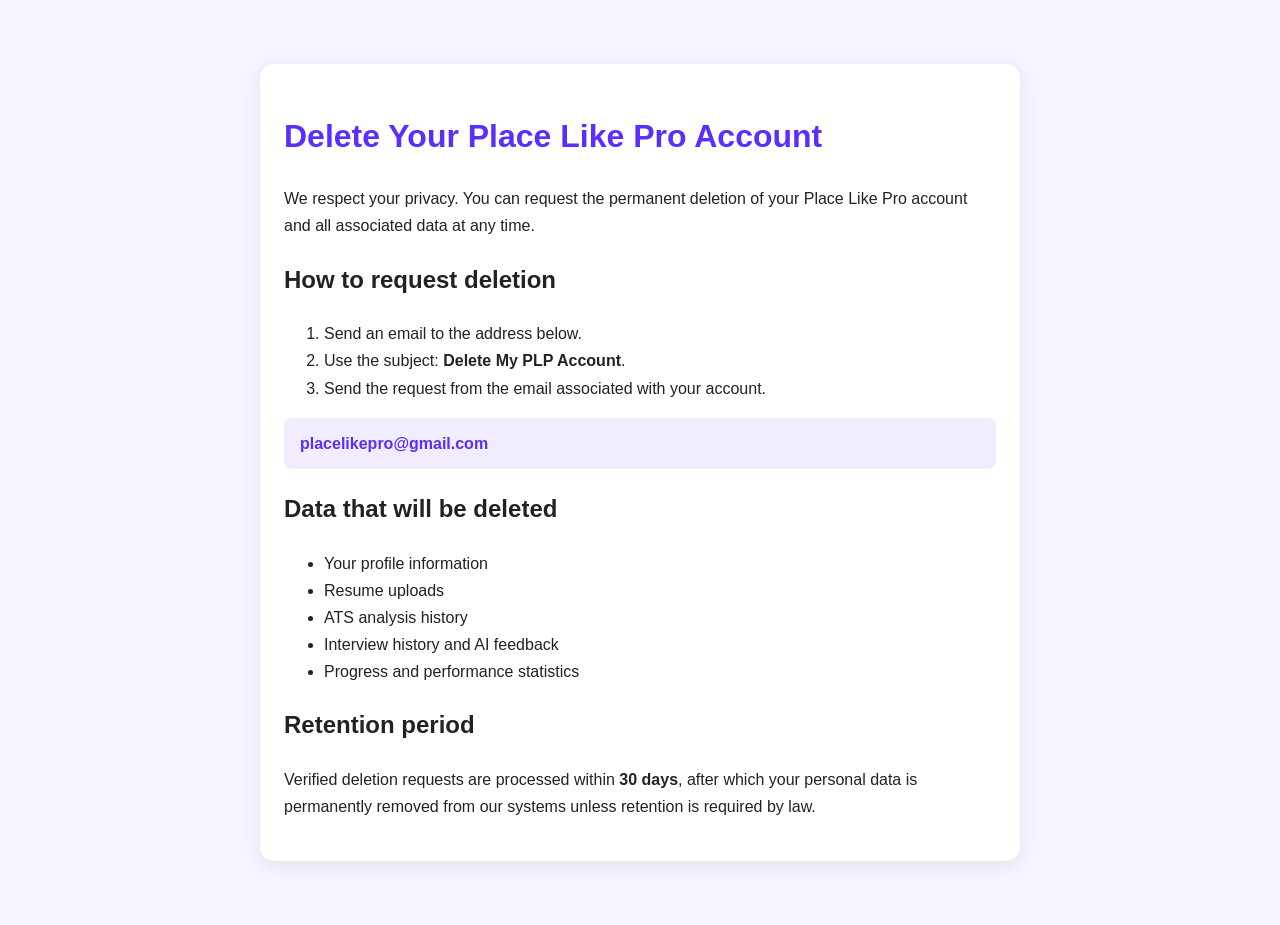
==== delete-account.html @ 747a4903 "Add delete account page" ====
<!DOCTYPE html>
<html lang="en">
<head>
  <meta charset="UTF-8">
  <title>Delete Account • Place Like Pro</title>
  <meta name="viewport" content="width=device-width, initial-scale=1">
  <style>
    body{
      font-family:Arial,Helvetica,sans-serif;
      background:#f6f4ff;
      color:#222;
      max-width:760px;
      margin:40px auto;
      padding:24px;
      line-height:1.7;
    }
    h1{color:#5B2EFF;}
    .card{
      background:white;
      padding:24px;
      border-radius:14px;
      box-shadow:0 4px 20px rgba(0,0,0,.08);
    }
    .email{
      background:#f1edff;
      padding:12px 16px;
      border-radius:8px;
      font-weight:bold;
      color:#5B2EFF;
    }
  </style>
</head>
<body>
  <div class="card">
    <h1>Delete Your Place Like Pro Account</h1>

    <p>
      We respect your privacy. You can request the permanent deletion of your
      Place Like Pro account and all associated data at any time.
    </p>

    <h2>How to request deletion</h2>
    <ol>
      <li>Send an email to the address below.</li>
      <li>Use the subject: <b>Delete My PLP Account</b>.</li>
      <li>Send the request from the email associated with your account.</li>
    </ol>

    <div class="email">
      placelikepro@gmail.com
    </div>

    <h2>Data that will be deleted</h2>
    <ul>
      <li>Your profile information</li>
      <li>Resume uploads</li>
      <li>ATS analysis history</li>
      <li>Interview history and AI feedback</li>
      <li>Progress and performance statistics</li>
    </ul>

    <h2>Retention period</h2>
    <p>
      Verified deletion requests are processed within <b>30 days</b>, after
      which your personal data is permanently removed from our systems unless
      retention is required by law.
    </p>
  </div>
</body>
</html>
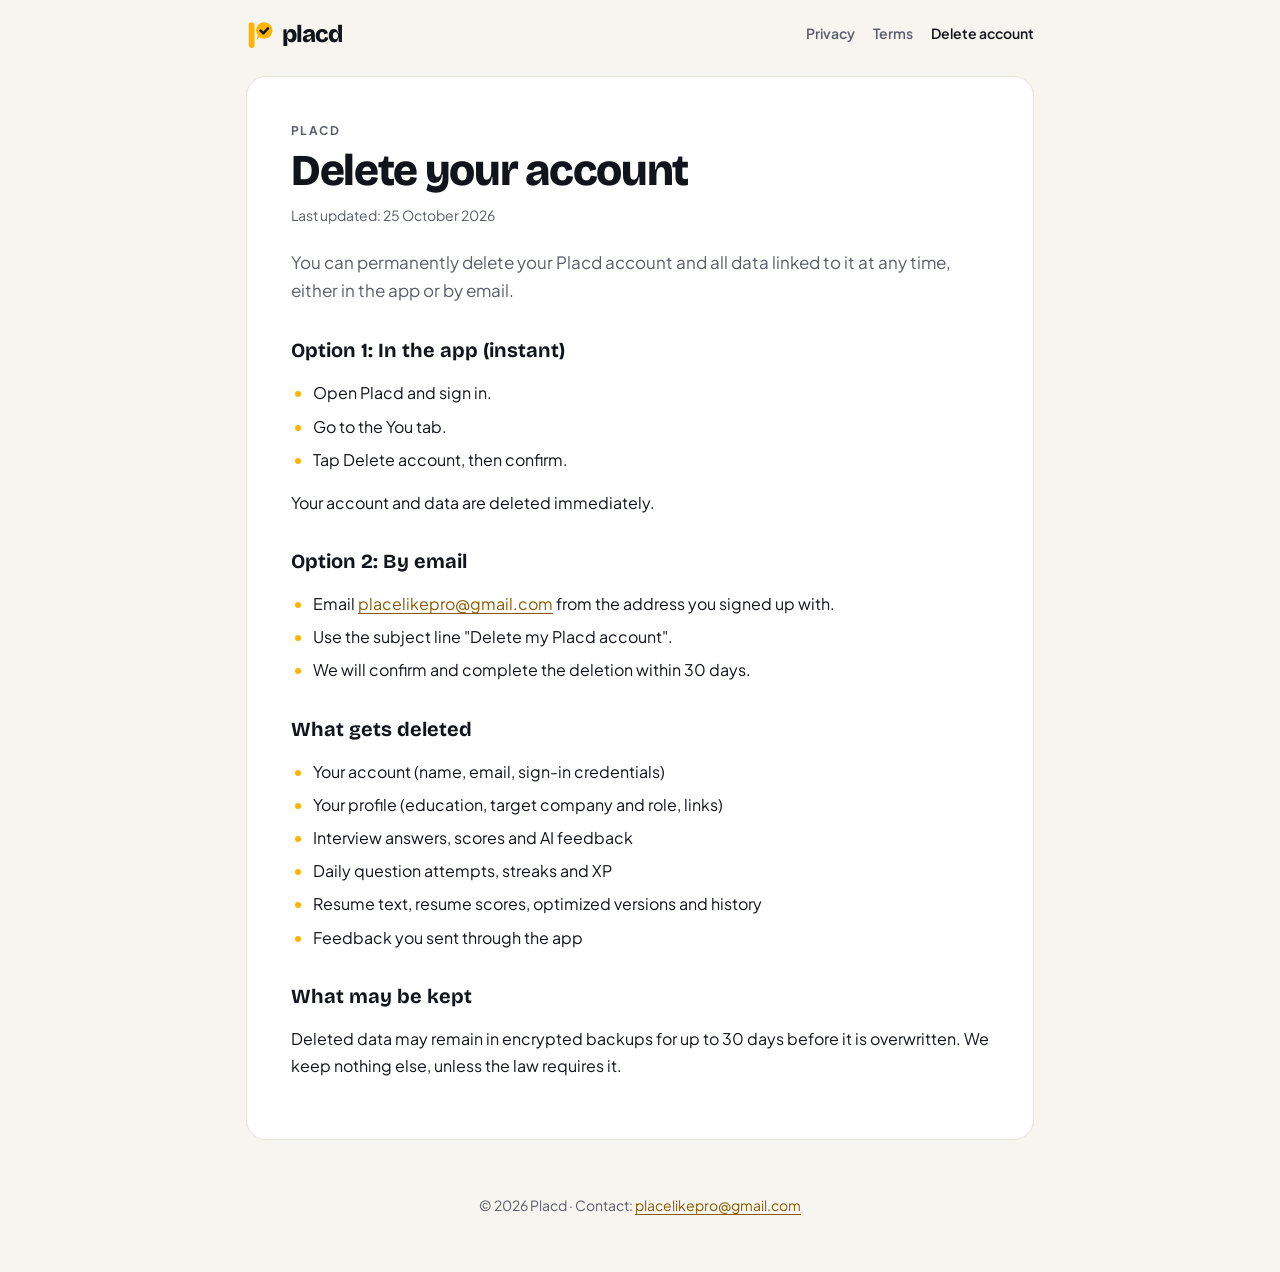
==== commit 152ce254: "Rebrand legal pages to Placd and add terms of service Privacy policy, terms and account-deletion pag" ====
--- a/delete-account.html
+++ b/delete-account.html
@@ -1,70 +1,34 @@
-<!DOCTYPE html>
+<!doctype html>
 <html lang="en">
 <head>
-  <meta charset="UTF-8">
-  <title>Delete Account • Place Like Pro</title>
-  <meta name="viewport" content="width=device-width, initial-scale=1">
-  <style>
-    body{
-      font-family:Arial,Helvetica,sans-serif;
-      background:#f6f4ff;
-      color:#222;
-      max-width:760px;
-      margin:40px auto;
-      padding:24px;
-      line-height:1.7;
-    }
-    h1{color:#5B2EFF;}
-    .card{
-      background:white;
-      padding:24px;
-      border-radius:14px;
-      box-shadow:0 4px 20px rgba(0,0,0,.08);
-    }
-    .email{
-      background:#f1edff;
-      padding:12px 16px;
-      border-radius:8px;
-      font-weight:bold;
-      color:#5B2EFF;
-    }
-  </style>
+<meta charset="utf-8">
+<meta name="viewport" content="width=device-width, initial-scale=1">
+<title>Delete your account · Placd</title>
+<meta name="description" content="Delete your account for the Placd app.">
+<link rel="preconnect" href="https://fonts.googleapis.com">
+<link rel="preconnect" href="https://fonts.gstatic.com" crossorigin>
+<link href="https://fonts.googleapis.com/css2?family=Bricolage+Grotesque:opsz,wght@12..96,700;12..96,800&family=Plus+Jakarta+Sans:wght@400;500;600;700&display=swap" rel="stylesheet">
+<link rel="stylesheet" href="styles.css">
 </head>
 <body>
-  <div class="card">
-    <h1>Delete Your Place Like Pro Account</h1>
-
-    <p>
-      We respect your privacy. You can request the permanent deletion of your
-      Place Like Pro account and all associated data at any time.
-    </p>
-
-    <h2>How to request deletion</h2>
-    <ol>
-      <li>Send an email to the address below.</li>
-      <li>Use the subject: <b>Delete My PLP Account</b>.</li>
-      <li>Send the request from the email associated with your account.</li>
-    </ol>
-
-    <div class="email">
-      placelikepro@gmail.com
-    </div>
-
-    <h2>Data that will be deleted</h2>
-    <ul>
-      <li>Your profile information</li>
-      <li>Resume uploads</li>
-      <li>ATS analysis history</li>
-      <li>Interview history and AI feedback</li>
-      <li>Progress and performance statistics</li>
-    </ul>
-
-    <h2>Retention period</h2>
-    <p>
-      Verified deletion requests are processed within <b>30 days</b>, after
-      which your personal data is permanently removed from our systems unless
-      retention is required by law.
-    </p>
-  </div>
+<header class="top">
+  <a class="brand" href="index.html"><svg viewBox="14 14 72 72" width="28" height="28" aria-hidden="true"><rect x="21" y="20" width="15" height="66" rx="7.5" fill="#FFB400"/><path d="M61 20 A21 21 0 1 1 48.5 57.9 L40.5 67 L44.2 53.6 A21 21 0 0 1 61 20 Z" fill="#FFB400"/><path d="M51.5 41.5 L58.5 48.5 L70.5 35.5" fill="none" stroke="#12141C" stroke-width="6.5" stroke-linecap="round" stroke-linejoin="round"/></svg><span>placd</span></a>
+  <nav><a href="privacy-policy.html">Privacy</a><a href="terms.html">Terms</a><a href="delete-account.html" aria-current="page">Delete account</a></nav>
+</header>
+<main>
+<article>
+<p class="eyebrow">Placd</p>
+<h1>Delete your account</h1>
+<p class="updated">Last updated: 25 October 2026</p>
+<p class="intro">You can permanently delete your Placd account and all data linked to it at any time, either in the app or by email.</p>
+<section><h2>Option 1: In the app (instant)</h2><ul><li>Open Placd and sign in.</li><li>Go to the You tab.</li><li>Tap Delete account, then confirm.</li></ul><p>Your account and data are deleted immediately.</p></section>
+<section><h2>Option 2: By email</h2><ul><li>Email <a href="mailto:placelikepro@gmail.com">placelikepro@gmail.com</a> from the address you signed up with.</li><li>Use the subject line &quot;Delete my Placd account&quot;.</li><li>We will confirm and complete the deletion within 30 days.</li></ul></section>
+<section><h2>What gets deleted</h2><ul><li>Your account (name, email, sign-in credentials)</li><li>Your profile (education, target company and role, links)</li><li>Interview answers, scores and AI feedback</li><li>Daily question attempts, streaks and XP</li><li>Resume text, resume scores, optimized versions and history</li><li>Feedback you sent through the app</li></ul></section>
+<section><h2>What may be kept</h2><p>Deleted data may remain in encrypted backups for up to 30 days before it is overwritten. We keep nothing else, unless the law requires it.</p></section>
+</article>
+</main>
+<footer>
+  <p>© 2026 Placd · Contact: <a href="mailto:placelikepro@gmail.com">placelikepro@gmail.com</a></p>
+</footer>
 </body>
 </html>
--- a/styles.css
+++ b/styles.css
@@ -0,0 +1,25 @@
+:root{--bg:#F7F5F0;--surface:#fff;--text:#12141C;--muted:#5B5E6B;--border:#E6E2D8;--brand:#FFB400;--link:#8A5C00}
+@media (prefers-color-scheme:dark){:root{--bg:#0D0F14;--surface:#171A22;--text:#F4F2EC;--muted:#A6A9B5;--border:#262A35;--link:#FFC94D}}
+*{box-sizing:border-box}
+html{-webkit-text-size-adjust:100%}
+body{margin:0;background:var(--bg);color:var(--text);font:16px/1.7 "Plus Jakarta Sans",system-ui,-apple-system,"Segoe UI",sans-serif}
+a{color:var(--link);text-underline-offset:3px}
+.top{display:flex;flex-wrap:wrap;gap:12px 24px;align-items:center;justify-content:space-between;max-width:820px;margin:0 auto;padding:20px 16px}
+.brand{display:flex;align-items:center;gap:8px;text-decoration:none;color:var(--text);font:800 24px/1 "Bricolage Grotesque",sans-serif;letter-spacing:-.04em}
+nav{display:flex;flex-wrap:wrap;gap:4px 18px;font-weight:600;font-size:14px}
+nav a{color:var(--muted);text-decoration:none}
+nav a[aria-current=page],nav a:hover{color:var(--text)}
+main{max-width:820px;margin:0 auto;padding:8px 16px 40px}
+article,.hero{background:var(--surface);border:1px solid var(--border);border-radius:20px;padding:clamp(20px,5vw,44px)}
+h1{font:800 clamp(30px,6vw,44px)/1.1 "Bricolage Grotesque",sans-serif;letter-spacing:-.03em;margin:0 0 8px}
+h2{font:700 20px/1.3 "Bricolage Grotesque",sans-serif;margin:32px 0 8px}
+.eyebrow{margin:0 0 6px;font-weight:700;font-size:12px;letter-spacing:.12em;text-transform:uppercase;color:var(--muted)}
+.updated{color:var(--muted);font-size:14px;margin:0 0 20px}
+.intro{font-size:17px;color:var(--muted)}
+ul{padding-left:22px}li{margin:6px 0}
+li::marker{color:var(--brand)}
+.hero h1 span{color:var(--brand)}
+.links{list-style:none;padding:0;margin:24px 0 0;display:grid;gap:10px}
+.links a{display:block;padding:14px 18px;border:1px solid var(--border);border-radius:14px;text-decoration:none;color:var(--text);font-weight:600}
+.links a:hover{border-color:var(--text)}
+footer{max-width:820px;margin:0 auto;padding:0 16px 40px;color:var(--muted);font-size:14px;text-align:center}
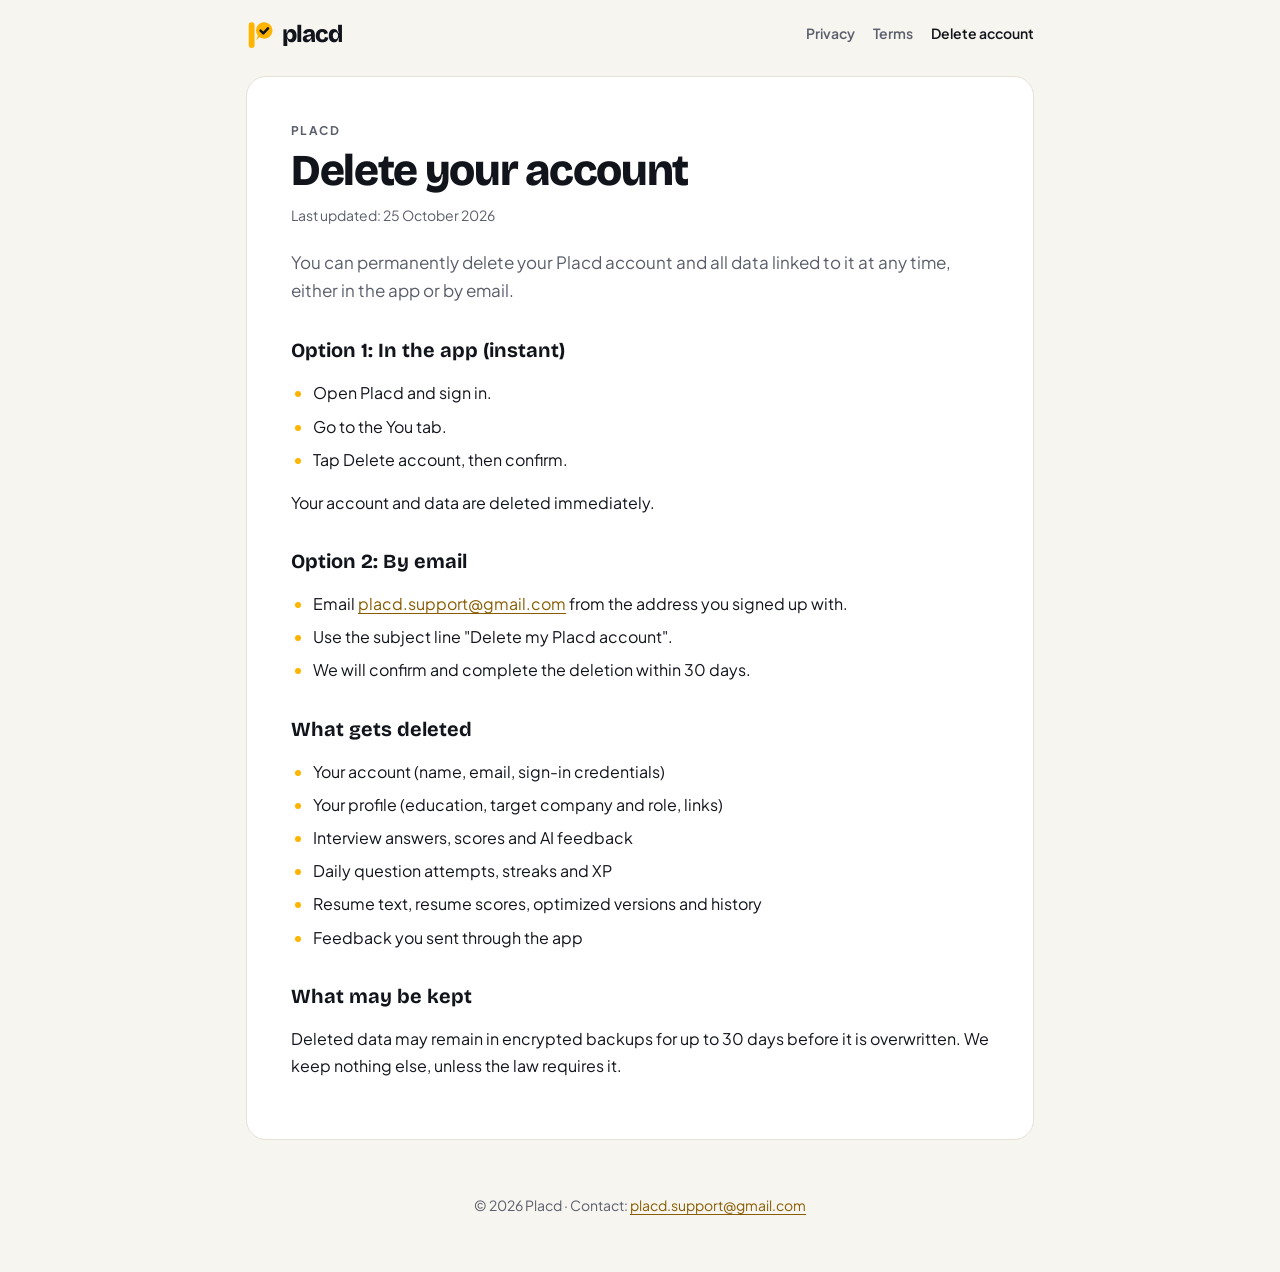
==== commit 38e1f7d4: "Update support email to placd.support@gmail.com Co-Authored-By: Claude Opus 5.5 <noreply@anthropic.c" ====
--- a/delete-account.html
+++ b/delete-account.html
@@ -22,13 +22,13 @@
 <p class="updated">Last updated: 25 October 2026</p>
 <p class="intro">You can permanently delete your Placd account and all data linked to it at any time, either in the app or by email.</p>
 <section><h2>Option 1: In the app (instant)</h2><ul><li>Open Placd and sign in.</li><li>Go to the You tab.</li><li>Tap Delete account, then confirm.</li></ul><p>Your account and data are deleted immediately.</p></section>
-<section><h2>Option 2: By email</h2><ul><li>Email <a href="mailto:placelikepro@gmail.com">placelikepro@gmail.com</a> from the address you signed up with.</li><li>Use the subject line &quot;Delete my Placd account&quot;.</li><li>We will confirm and complete the deletion within 30 days.</li></ul></section>
+<section><h2>Option 2: By email</h2><ul><li>Email <a href="mailto:placd.support@gmail.com">placd.support@gmail.com</a> from the address you signed up with.</li><li>Use the subject line &quot;Delete my Placd account&quot;.</li><li>We will confirm and complete the deletion within 30 days.</li></ul></section>
 <section><h2>What gets deleted</h2><ul><li>Your account (name, email, sign-in credentials)</li><li>Your profile (education, target company and role, links)</li><li>Interview answers, scores and AI feedback</li><li>Daily question attempts, streaks and XP</li><li>Resume text, resume scores, optimized versions and history</li><li>Feedback you sent through the app</li></ul></section>
 <section><h2>What may be kept</h2><p>Deleted data may remain in encrypted backups for up to 30 days before it is overwritten. We keep nothing else, unless the law requires it.</p></section>
 </article>
 </main>
 <footer>
-  <p>© 2026 Placd · Contact: <a href="mailto:placelikepro@gmail.com">placelikepro@gmail.com</a></p>
+  <p>© 2026 Placd · Contact: <a href="mailto:placd.support@gmail.com">placd.support@gmail.com</a></p>
 </footer>
 </body>
 </html>
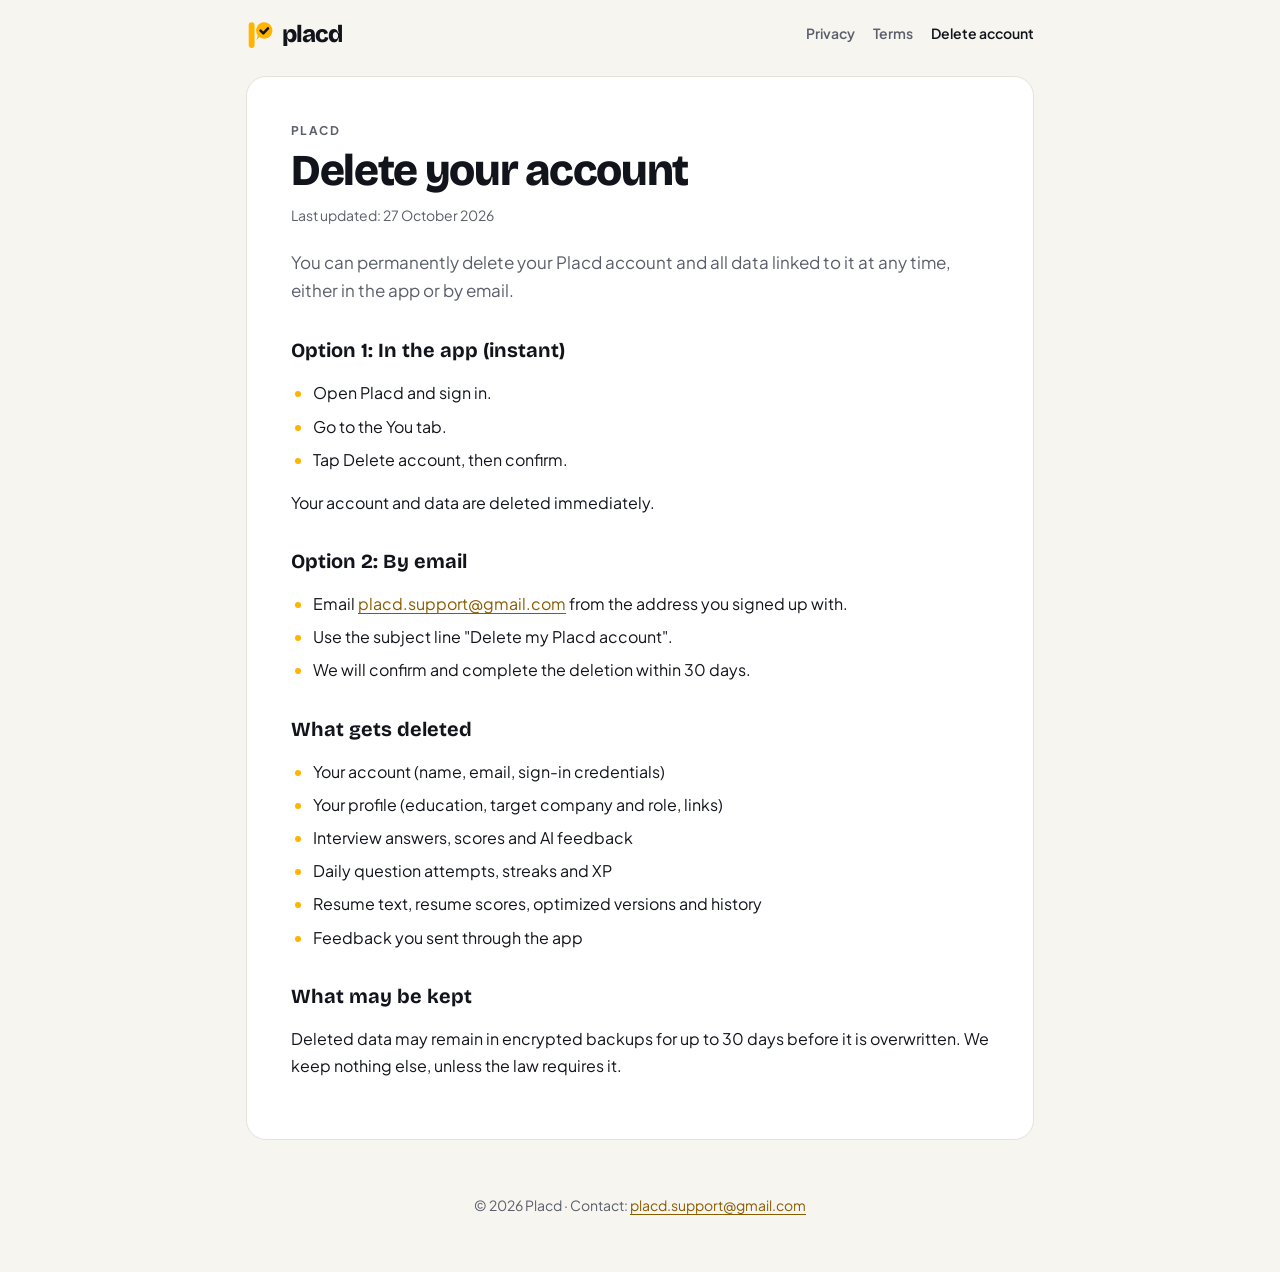
==== commit 673f823a: "Privacy policy: crash reporting (Sentry), effective 27 October 2026 Co-Authored-By: Claude Opus 5.5 " ====
--- a/delete-account.html
+++ b/delete-account.html
@@ -19,7 +19,7 @@
 <article>
 <p class="eyebrow">Placd</p>
 <h1>Delete your account</h1>
-<p class="updated">Last updated: 25 October 2026</p>
+<p class="updated">Last updated: 27 October 2026</p>
 <p class="intro">You can permanently delete your Placd account and all data linked to it at any time, either in the app or by email.</p>
 <section><h2>Option 1: In the app (instant)</h2><ul><li>Open Placd and sign in.</li><li>Go to the You tab.</li><li>Tap Delete account, then confirm.</li></ul><p>Your account and data are deleted immediately.</p></section>
 <section><h2>Option 2: By email</h2><ul><li>Email <a href="mailto:placd.support@gmail.com">placd.support@gmail.com</a> from the address you signed up with.</li><li>Use the subject line &quot;Delete my Placd account&quot;.</li><li>We will confirm and complete the deletion within 30 days.</li></ul></section>
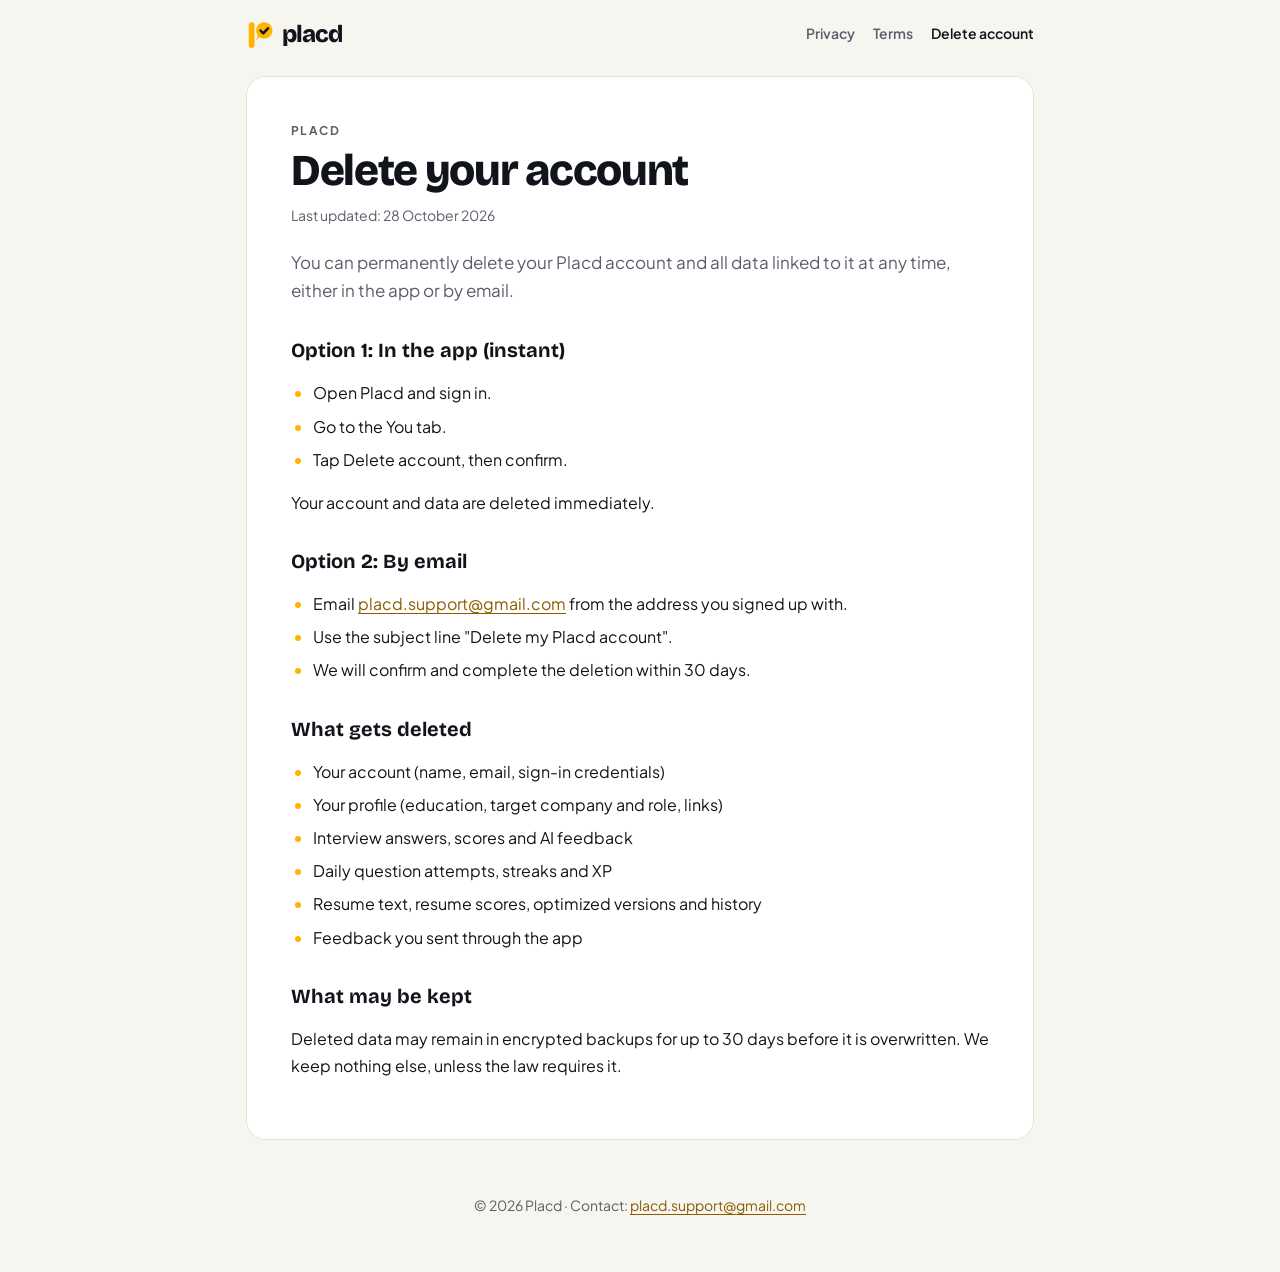
==== commit 849ddc3a: "Privacy policy: voice answers, effective 28 October 2026 Spoken answers are turned into text by the " ====
--- a/delete-account.html
+++ b/delete-account.html
@@ -19,7 +19,7 @@
 <article>
 <p class="eyebrow">Placd</p>
 <h1>Delete your account</h1>
-<p class="updated">Last updated: 27 October 2026</p>
+<p class="updated">Last updated: 28 October 2026</p>
 <p class="intro">You can permanently delete your Placd account and all data linked to it at any time, either in the app or by email.</p>
 <section><h2>Option 1: In the app (instant)</h2><ul><li>Open Placd and sign in.</li><li>Go to the You tab.</li><li>Tap Delete account, then confirm.</li></ul><p>Your account and data are deleted immediately.</p></section>
 <section><h2>Option 2: By email</h2><ul><li>Email <a href="mailto:placd.support@gmail.com">placd.support@gmail.com</a> from the address you signed up with.</li><li>Use the subject line &quot;Delete my Placd account&quot;.</li><li>We will confirm and complete the deletion within 30 days.</li></ul></section>
